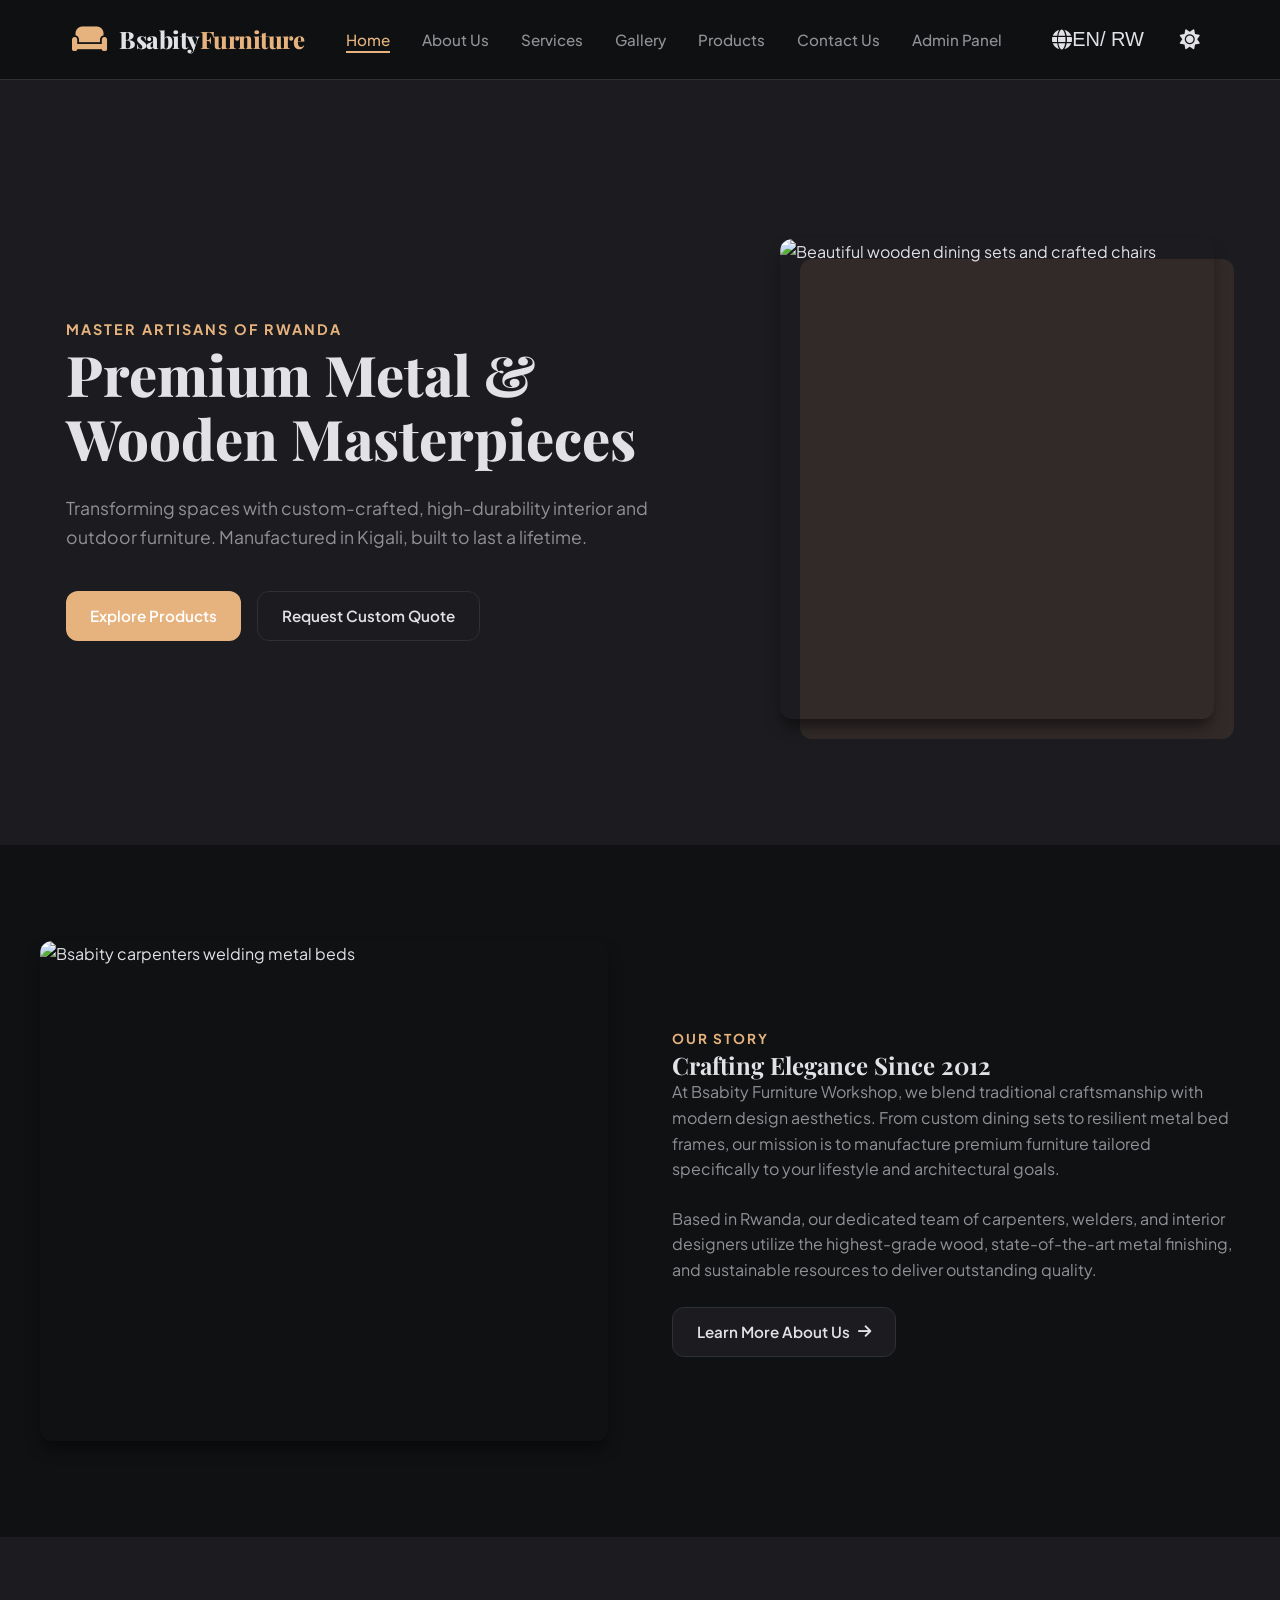
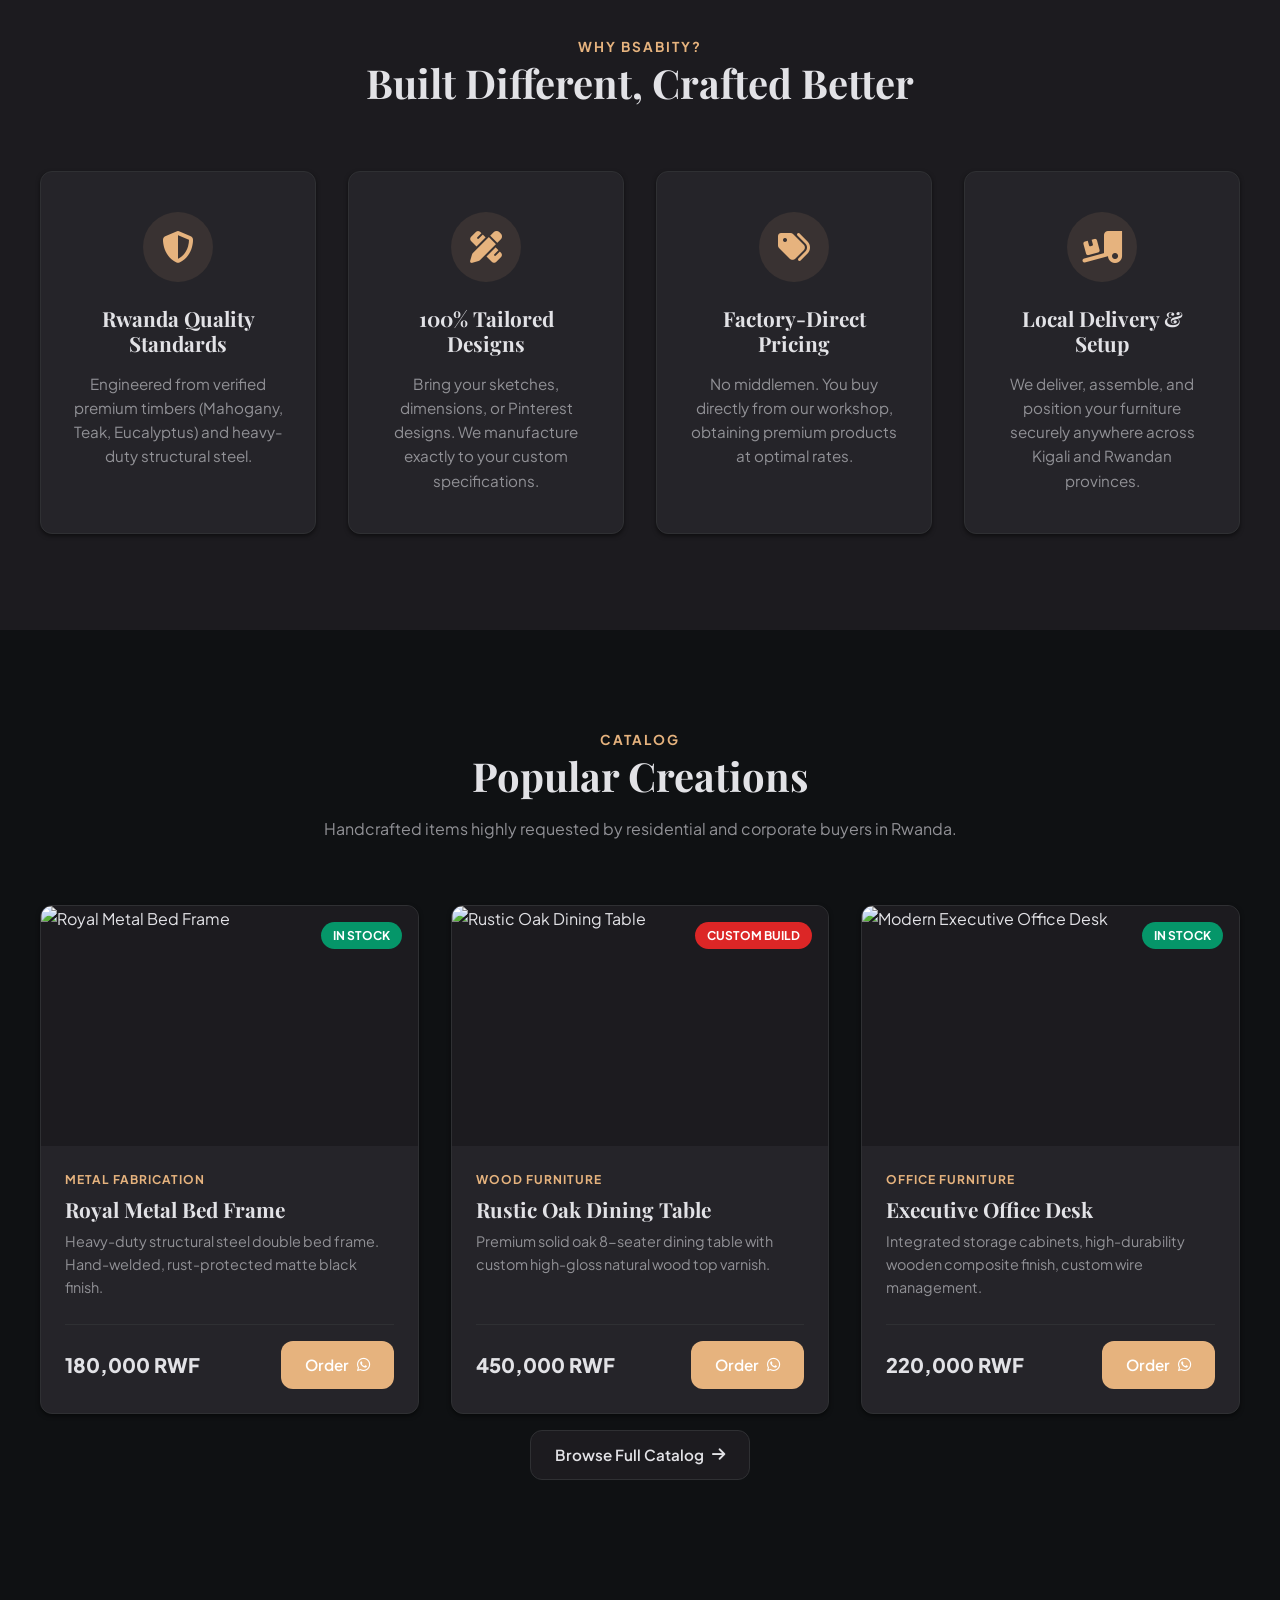
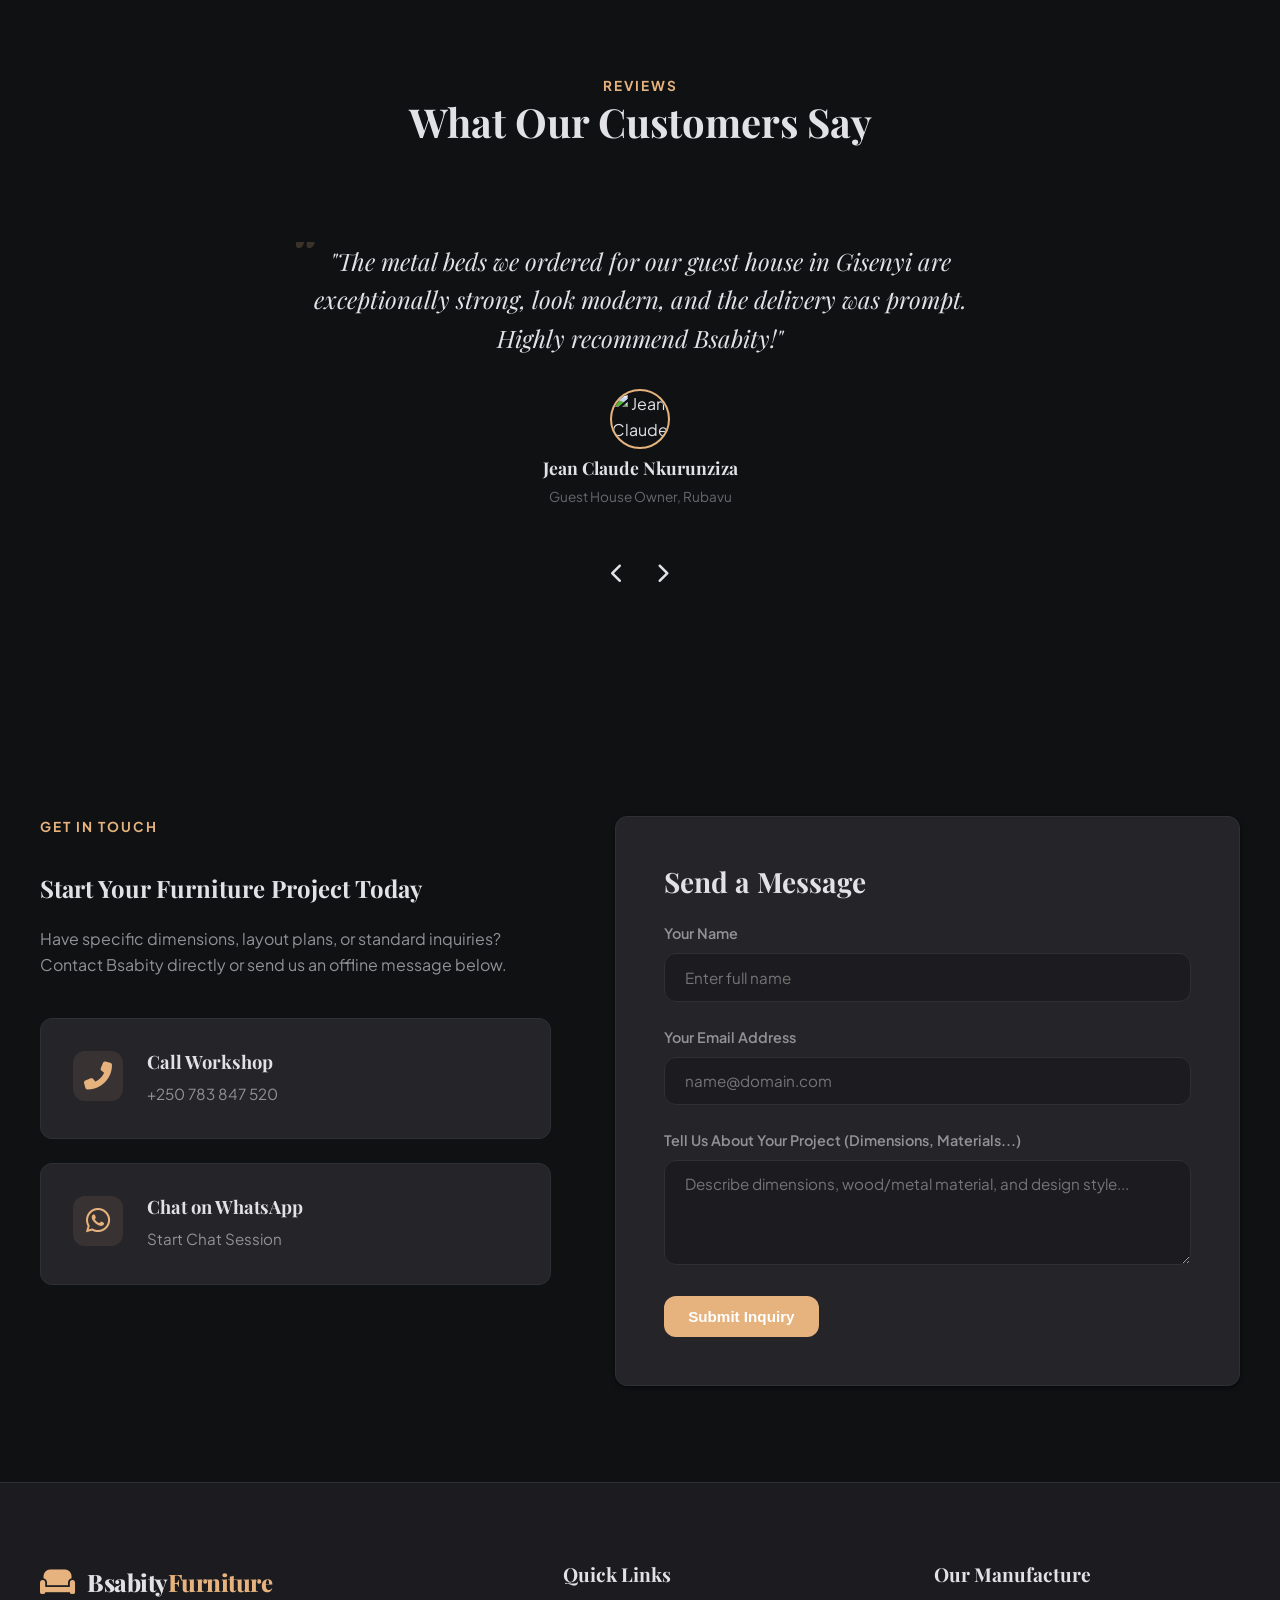
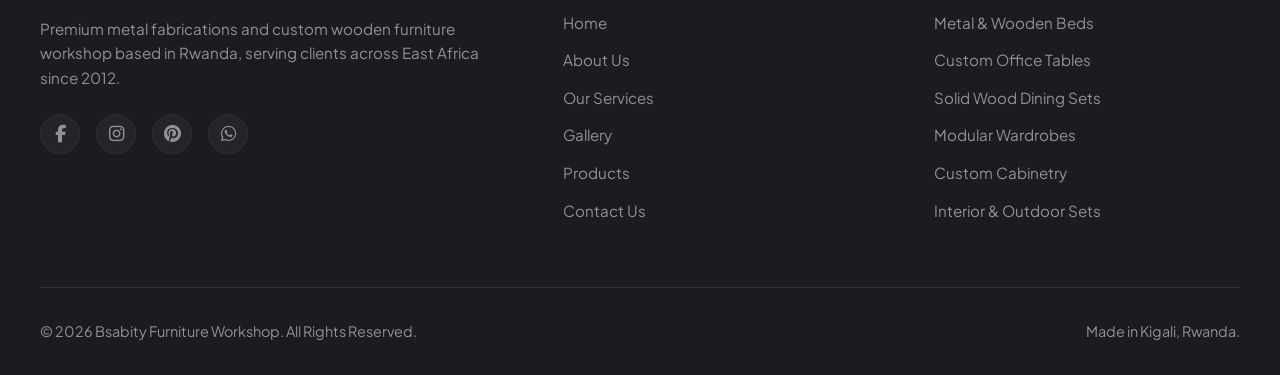
==== app/src/main/assets/index.html @ 1882f74d "Initial production release of Bsabity Furniture Workshop website" ====
<!DOCTYPE html>
<html lang="en">
<head>
    <meta charset="UTF-8">
    <meta name="viewport" content="width=device-width, initial-scale=1.0">
    
    <!-- SEO Meta Tags -->
    <title>Bsabity Furniture Workshop | Premium Metal & Wooden Furniture Rwanda</title>
    <meta name="description" content="Welcome to Bsabity Furniture Workshop. We manufacture premium metal beds, wooden beds, office tables, dining tables, wardrobes, and custom cabinetry in Kigali, Rwanda.">
    <meta name="keywords" content="Bsabity Furniture, Rwanda furniture, metal beds Rwanda, wood carving Kigali, custom cabinet Kigali, office desk Kigali, dining table Rwanda, wardrobe manufacture Rwanda">
    <meta name="author" content="Bsabity Furniture Workshop">
    
    <!-- Open Graph / Facebook -->
    <meta property="og:type" content="website">
    <meta property="og:url" content="https://bsabity-furniture.rw/">
    <meta property="og:title" content="Bsabity Furniture Workshop | Premium Metal & Wooden Furniture Rwanda">
    <meta property="og:description" content="Discover exquisite hand-welded beds, custom carpentry, and executive office furniture manufactured direct-from-workshop in Rwanda.">
    <meta property="og:image" content="https://images.unsplash.com/photo-1540518614846-7eded433c457?q=80&w=1200">

    <!-- Twitter -->
    <meta property="twitter:card" content="summary_large_image">
    <meta property="twitter:url" content="https://bsabity-furniture.rw/">
    <meta property="twitter:title" content="Bsabity Furniture Workshop | Premium Metal & Wooden Furniture Rwanda">
    <meta property="twitter:description" content="Exquisite hand-welded beds, custom carpentry, and executive office furniture manufactured in Kigali, Rwanda.">
    <meta property="twitter:image" content="https://images.unsplash.com/photo-1540518614846-7eded433c457?q=80&w=1200">

    <!-- Stylesheets -->
    <link rel="stylesheet" href="css/style.css">
    <link rel="stylesheet" href="css/responsive.css">
    <link rel="stylesheet" href="https://cdnjs.cloudflare.com/ajax/libs/font-awesome/6.4.0/css/all.min.css">
    
    <!-- Favicon & PWA App Manifest -->
    <link rel="icon" type="image/png" href="assets/icons/icon-72x72.png">
    <link rel="manifest" href="manifest.json">
    <meta name="theme-color" content="#B45309">

    <!-- Structured Data JSON-LD -->
    <script type="application/ld+json">
    {
      "@context": "https://schema.org",
      "@type": "FurnitureStore",
      "name": "Bsabity Furniture Workshop",
      "image": "https://images.unsplash.com/photo-1540518614846-7eded433c457?q=80&w=1200",
      "@id": "https://bsabity-furniture.rw/",
      "url": "https://bsabity-furniture.rw/",
      "telephone": "+250 783 847 520",
      "priceRange": "$$",
      "address": {
        "@type": "PostalAddress",
        "streetAddress": "Kigali Workshop District",
        "addressLocality": "Kigali",
        "addressCountry": "RW"
      },
      "openingHoursSpecification": {
        "@type": "OpeningHoursSpecification",
        "dayOfWeek": [
          "Monday",
          "Tuesday",
          "Wednesday",
          "Thursday",
          "Friday",
          "Saturday"
        ],
        "opens": "08:00",
        "closes": "18:00"
      }
    }
    </script>
</head>
<body>

    <!-- Loading Screen -->
    <div class="loader-wrapper" id="loader-wrapper">
        <div class="loader-logo">Bsabity<span>Furniture</span></div>
        <div class="loader-spinner"></div>
    </div>

    <!-- Header Navigation -->
    <header>
        <nav class="nav-container">
            <a href="index.html" class="logo-container" aria-label="Bsabity Home">
                <i class="fas fa-couch logo-icon"></i>
                <div class="logo-text">Bsabity<span>Furniture</span></div>
            </a>

            <ul class="nav-links" id="nav-links">
                <li><a href="index.html" class="active" data-i18n="nav-home">Home</a></li>
                <li><a href="about.html" data-i18n="nav-about">About Us</a></li>
                <li><a href="services.html" data-i18n="nav-services">Services</a></li>
                <li><a href="gallery.html" data-i18n="nav-gallery">Gallery</a></li>
                <li><a href="products.html" data-i18n="nav-products">Products</a></li>
                <li><a href="contact.html" data-i18n="nav-contact">Contact Us</a></li>
                <li><a href="admin.html" data-i18n="nav-admin">Admin Panel</a></li>
            </ul>

            <div class="nav-actions">
                <button class="btn-icon" id="lang-toggle" aria-label="Change Language">
                    <i class="fas fa-globe"></i> EN
                </button>
                <button class="btn-icon" id="theme-toggle" aria-label="Toggle Dark/Light Mode">
                    <i class="fas fa-moon"></i>
                </button>
                <button class="btn-icon menu-toggle" id="menu-toggle" aria-label="Open Mobile Menu">
                    <i class="fas fa-bars"></i>
                </button>
            </div>
        </nav>
    </header>

    <!-- Main Content Area -->
    <main>
        
        <!-- Hero Section -->
        <section class="hero-section">
            <div class="hero-container">
                <div class="hero-content">
                    <span class="hero-subtitle" data-i18n="hero-sub">Master Artisans of Rwanda</span>
                    <h1 class="hero-title" data-i18n="hero-title">Premium Metal & Wooden Masterpieces</h1>
                    <p class="hero-desc" data-i18n="hero-desc">Transforming spaces with custom-crafted, high-durability interior and outdoor furniture. Manufactured in Kigali, built to last a lifetime.</p>
                    <div class="hero-actions">
                        <a href="products.html" class="btn btn-primary" data-i18n="btn-explore"><i class="fas fa-shopping-bag"></i> Explore Products</a>
                        <a href="contact.html" class="btn btn-secondary" data-i18n="btn-quote"><i class="fas fa-file-invoice-dollar"></i> Request Custom Quote</a>
                    </div>
                </div>
                <div class="hero-image-wrapper">
                    <div class="hero-img-backdrop"></div>
                    <img class="hero-img" src="https://images.unsplash.com/photo-1540518614846-7eded433c457?q=80&w=800" alt="Beautiful wooden dining sets and crafted chairs" loading="eager">
                </div>
            </div>
        </section>

        <!-- About Summary Section -->
        <section class="about-section">
            <div class="section-container about-grid">
                <img class="about-img" src="https://images.unsplash.com/photo-1538688525198-9b88f6f53126?q=80&w=800" alt="Bsabity carpenters welding metal beds" loading="lazy">
                <div class="about-content">
                    <span class="section-subtitle" data-i18n="about-sub">Our Story</span>
                    <h2 class="about-title" data-i18n="about-title">Crafting Elegance Since 2012</h2>
                    <p class="about-para" data-i18n="about-para1">At Bsabity Furniture Workshop, we blend traditional craftsmanship with modern design aesthetics. From custom dining sets to resilient metal bed frames, our mission is to manufacture premium furniture tailored specifically to your lifestyle and architectural goals.</p>
                    <p class="about-para" data-i18n="about-para2">Based in Rwanda, our dedicated team of carpenters, welders, and interior designers utilize the highest-grade wood, state-of-the-art metal finishing, and sustainable resources to deliver outstanding quality.</p>
                    <a href="about.html" class="btn btn-secondary">Learn More About Us <i class="fas fa-arrow-right"></i></a>
                </div>
            </div>
        </section>

        <!-- Why Choose Us -->
        <section class="why-section">
            <div class="section-container">
                <div class="section-header">
                    <span class="section-subtitle" data-i18n="why-sub">Why Bsabity?</span>
                    <h2 class="section-title" data-i18n="why-title">Built Different, Crafted Better</h2>
                </div>
                <div class="why-grid">
                    <div class="why-card">
                        <div class="why-icon-box"><i class="fas fa-shield-alt"></i></div>
                        <h3 data-i18n="why-quality-title">Rwanda Quality Standards</h3>
                        <p data-i18n="why-quality-desc">Engineered from verified premium timbers (Mahogany, Teak, Eucalyptus) and heavy-duty structural steel.</p>
                    </div>
                    <div class="why-card">
                        <div class="why-icon-box"><i class="fas fa-pencil-ruler"></i></div>
                        <h3 data-i18n="why-custom-title">100% Tailored Designs</h3>
                        <p data-i18n="why-custom-desc">Bring your sketches, dimensions, or Pinterest designs. We manufacture exactly to your custom specifications.</p>
                    </div>
                    <div class="why-card">
                        <div class="why-icon-box"><i class="fas fa-tags"></i></div>
                        <h3 data-i18n="why-price-title">Factory-Direct Pricing</h3>
                        <p data-i18n="why-price-desc">No middlemen. You buy directly from our workshop, obtaining premium products at optimal rates.</p>
                    </div>
                    <div class="why-card">
                        <div class="why-icon-box"><i class="fas fa-truck-loading"></i></div>
                        <h3 data-i18n="why-delivery-title">Local Delivery & Setup</h3>
                        <p data-i18n="why-delivery-desc">We deliver, assemble, and position your furniture securely anywhere across Kigali and Rwandan provinces.</p>
                    </div>
                </div>
            </div>
        </section>

        <!-- Featured Products Summary -->
        <section class="featured-products">
            <div class="section-container">
                <div class="section-header">
                    <span class="section-subtitle">Catalog</span>
                    <h2 class="section-title">Popular Creations</h2>
                    <p class="section-desc">Handcrafted items highly requested by residential and corporate buyers in Rwanda.</p>
                </div>
                <div class="products-grid">
                    <!-- Product 1 -->
                    <div class="product-card">
                        <div class="product-img-wrapper">
                            <img class="product-card-img" src="https://images.unsplash.com/photo-1505693416388-ac5ce068fe85?q=80&w=500" alt="Royal Metal Bed Frame" loading="lazy">
                            <span class="product-badge">In Stock</span>
                        </div>
                        <div class="product-info">
                            <span class="product-category">Metal Fabrication</span>
                            <h3 class="product-name">Royal Metal Bed Frame</h3>
                            <p class="product-desc">Heavy-duty structural steel double bed frame. Hand-welded, rust-protected matte black finish.</p>
                            <div class="product-footer">
                                <span class="product-price">180,000 RWF</span>
                                <a href="contact.html" class="btn btn-primary btn-sm">Order <i class="fab fa-whatsapp"></i></a>
                            </div>
                        </div>
                    </div>
                    <!-- Product 2 -->
                    <div class="product-card">
                        <div class="product-img-wrapper">
                            <img class="product-card-img" src="https://images.unsplash.com/photo-1615066390971-03e4e1c36ddf?q=80&w=500" alt="Rustic Oak Dining Table" loading="lazy">
                            <span class="product-badge out-of-stock">Custom Build</span>
                        </div>
                        <div class="product-info">
                            <span class="product-category">Wood Furniture</span>
                            <h3 class="product-name">Rustic Oak Dining Table</h3>
                            <p class="product-desc">Premium solid oak 8-seater dining table with custom high-gloss natural wood top varnish.</p>
                            <div class="product-footer">
                                <span class="product-price">450,000 RWF</span>
                                <a href="contact.html" class="btn btn-primary btn-sm">Order <i class="fab fa-whatsapp"></i></a>
                            </div>
                        </div>
                    </div>
                    <!-- Product 3 -->
                    <div class="product-card">
                        <div class="product-img-wrapper">
                            <img class="product-card-img" src="https://images.unsplash.com/photo-1518455027359-f3f8164ba6bd?q=80&w=500" alt="Modern Executive Office Desk" loading="lazy">
                            <span class="product-badge">In Stock</span>
                        </div>
                        <div class="product-info">
                            <span class="product-category">Office Furniture</span>
                            <h3 class="product-name">Executive Office Desk</h3>
                            <p class="product-desc">Integrated storage cabinets, high-durability wooden composite finish, custom wire management.</p>
                            <div class="product-footer">
                                <span class="product-price">220,000 RWF</span>
                                <a href="contact.html" class="btn btn-primary btn-sm">Order <i class="fab fa-whatsapp"></i></a>
                            </div>
                        </div>
                    </div>
                </div>
                <div class="text-center mt-4">
                    <a href="products.html" class="btn btn-secondary">Browse Full Catalog <i class="fas fa-arrow-right"></i></a>
                </div>
            </div>
        </section>

        <!-- Testimonials Carousel -->
        <section class="testimonials-section">
            <div class="section-container">
                <div class="section-header">
                    <span class="section-subtitle">Reviews</span>
                    <h2 class="section-title">What Our Customers Say</h2>
                </div>
                
                <div class="testimonials-slider-container">
                    <div class="testimonials-wrapper">
                        <div class="testimonials-track" id="testimonials-track">
                            <!-- Review 1 -->
                            <div class="testimonial-slide">
                                <p class="testimonial-quote">"The metal beds we ordered for our guest house in Gisenyi are exceptionally strong, look modern, and the delivery was prompt. Highly recommend Bsabity!"</p>
                                <div class="testimonial-author">
                                    <img src="https://images.unsplash.com/photo-1507003211169-0a1dd7228f2d?q=80&w=150" alt="Jean Claude N." class="author-img">
                                    <h4 class="author-name">Jean Claude Nkurunziza</h4>
                                    <span class="author-role">Guest House Owner, Rubavu</span>
                                </div>
                            </div>
                            <!-- Review 2 -->
                            <div class="testimonial-slide">
                                <p class="testimonial-quote">"Dukorana na Bsabity mu gukora ameza y'ibiro byacu. Serivisi ni nziza cyane kandi ibikoresho bakoze ni iby'urwego rwo hejuru!"</p>
                                <div class="testimonial-author">
                                    <img src="https://images.unsplash.com/photo-1494790108377-be9c29b29330?q=80&w=150" alt="Marie Claire M." class="author-img">
                                    <h4 class="author-name">Marie Claire Mutoni</h4>
                                    <span class="author-role">Operations Manager, Kigali</span>
                                </div>
                            </div>
                        </div>
                    </div>
                    
                    <div class="testimonial-controls">
                        <button class="btn-icon" id="prev-slide" aria-label="Previous Review"><i class="fas fa-chevron-left"></i></button>
                        <button class="btn-icon" id="next-slide" aria-label="Next Review"><i class="fas fa-chevron-right"></i></button>
                    </div>
                </div>
            </div>
        </section>

        <!-- Form / CTA Contact -->
        <section class="contact-cta-section">
            <div class="section-container">
                <div class="contact-grid">
                    <div class="contact-info-cards">
                        <span class="section-subtitle" data-i18n="contact-sub">Get in Touch</span>
                        <h2 data-i18n="contact-title">Start Your Furniture Project Today</h2>
                        <p class="section-desc mb-4">Have specific dimensions, layout plans, or standard inquiries? Contact Bsabity directly or send us an offline message below.</p>
                        
                        <div class="contact-info-card">
                            <div class="contact-card-icon"><i class="fas fa-phone-alt"></i></div>
                            <div class="contact-card-details">
                                <h3 data-i18n="contact-phone-sub">Call Workshop</h3>
                                <a href="tel:+250783847520">+250 783 847 520</a>
                            </div>
                        </div>

                        <div class="contact-info-card">
                            <div class="contact-card-icon"><i class="fab fa-whatsapp"></i></div>
                            <div class="contact-card-details">
                                <h3 data-i18n="contact-whatsapp-sub">Chat on WhatsApp</h3>
                                <a href="https://wa.me/250783847520" target="_blank" rel="noopener">Start Chat Session</a>
                            </div>
                        </div>
                    </div>

                    <div class="contact-form-wrapper">
                        <h3 class="form-title" data-i18n="contact-form-title">Send a Message</h3>
                        <form id="contact-form-home">
                            <div class="form-group">
                                <label class="form-label" for="home-name" data-i18n="form-name">Your Name</label>
                                <input class="form-control" type="text" id="home-name" required placeholder="Enter full name">
                            </div>
                            <div class="form-group">
                                <label class="form-label" for="home-email" data-i18n="form-email">Your Email Address</label>
                                <input class="form-control" type="email" id="home-email" required placeholder="name@domain.com">
                            </div>
                            <div class="form-group">
                                <label class="form-label" for="home-msg" data-i18n="form-msg">Tell Us About Your Project</label>
                                <textarea class="form-control" id="home-msg" rows="4" required placeholder="Describe dimensions, wood/metal material, and design style..."></textarea>
                            </div>
                            <button type="submit" class="btn btn-primary w-full" data-i18n="btn-send">Submit Inquiry <i class="fas fa-paper-plane"></i></button>
                        </form>
                    </div>
                </div>
            </div>
        </section>

    </main>

    <!-- Scroll To Top -->
    <button class="scroll-top" id="scroll-top" aria-label="Scroll to top"><i class="fas fa-chevron-up"></i></button>

    <!-- Footer -->
    <footer>
        <div class="footer-grid">
            <div class="footer-about">
                <div class="logo-container">
                    <i class="fas fa-couch logo-icon"></i>
                    <div class="logo-text">Bsabity<span>Furniture</span></div>
                </div>
                <p class="footer-desc">Premium metal fabrications and custom wooden furniture workshop based in Rwanda, serving clients across East Africa since 2012.</p>
                <div class="footer-socials">
                    <a href="#" class="footer-social-link" aria-label="Facebook"><i class="fab fa-facebook-f"></i></a>
                    <a href="#" class="footer-social-link" aria-label="Instagram"><i class="fab fa-instagram"></i></a>
                    <a href="#" class="footer-social-link" aria-label="Pinterest"><i class="fab fa-pinterest"></i></a>
                    <a href="https://wa.me/250783847520" class="footer-social-link" aria-label="WhatsApp"><i class="fab fa-whatsapp"></i></a>
                </div>
            </div>
            <div class="footer-column">
                <h3>Quick Links</h3>
                <ul class="footer-links">
                    <li><a href="index.html">Home</a></li>
                    <li><a href="about.html">About Us</a></li>
                    <li><a href="services.html">Our Services</a></li>
                    <li><a href="gallery.html">Gallery</a></li>
                    <li><a href="products.html">Products</a></li>
                    <li><a href="contact.html">Contact Us</a></li>
                </ul>
            </div>
            <div class="footer-column">
                <h3>Our Manufacture</h3>
                <ul class="footer-links">
                    <li><a href="services.html">Metal & Wooden Beds</a></li>
                    <li><a href="services.html">Custom Office Tables</a></li>
                    <li><a href="services.html">Solid Wood Dining Sets</a></li>
                    <li><a href="services.html">Modular Wardrobes</a></li>
                    <li><a href="services.html">Custom Cabinetry</a></li>
                    <li><a href="services.html">Interior & Outdoor Sets</a></li>
                </ul>
            </div>
        </div>
        <div class="footer-bottom">
            <p>&copy; 2026 Bsabity Furniture Workshop. All Rights Reserved.</p>
            <p>Made in Kigali, Rwanda.</p>
        </div>
    </footer>

    <!-- Scripts -->
    <script src="js/app.js"></script>
    <script>
        // Simple Carousel Logic for Reviews
        const track = document.getElementById('testimonials-track');
        const prevBtn = document.getElementById('prev-slide');
        const nextBtn = document.getElementById('next-slide');
        let index = 0;

        function updateCarousel() {
            if (track) {
                track.style.transform = `translateX(-${index * 100}%)`;
            }
        }

        if (nextBtn) {
            nextBtn.addEventListener('click', () => {
                index = (index + 1) % 2;
                updateCarousel();
            });
        }

        if (prevBtn) {
            prevBtn.addEventListener('click', () => {
                index = index === 0 ? 1 : 0;
                updateCarousel();
            });
        }

        // Contact Form Submission Handler
        const cForm = document.getElementById('contact-form-home');
        if (cForm) {
            cForm.addEventListener('submit', (e) => {
                e.preventDefault();
                showAlertBanner("Inquiry submitted successfully! We will contact you back shortly.", "success");
                cForm.reset();
            });
        }
    </script>
</body>
</html>
---- app/src/main/assets/css/style.css ----
/* ==========================================================================
   Bsabity Furniture Workshop - Premium Stylesheet
   ========================================================================== */

/* Custom Fonts & CSS Variables */
@import url('https://fonts.googleapis.com/css2?family=Playfair+Display:ital,wght@0,400..900;1,400..900&family=Plus+Jakarta+Sans:wght@300;400;500;600;700;800&display=swap');

:root {
    --font-heading: 'Playfair Display', serif;
    --font-body: 'Plus Jakarta Sans', sans-serif;

    /* Premium Warm Linen/Ivory Theme Palette (Sophisticated Light) */
    --bg-primary: #FAF8F5;
    --bg-primary-translucent: rgba(250, 248, 245, 0.85);
    --bg-secondary: #F2EFEA;
    --bg-card: #FFFFFF;
    --text-primary: #1C1917;
    --text-secondary: #6A655F;
    --text-muted: #A39E98;
    --accent: #9A6A38; /* Sophisticated Bronze Wood */
    --accent-hover: #7E5429;
    --accent-rgb: 154, 106, 56;
    --border-color: #E6E1DA;
    --shadow-sm: 0 1px 2px 0 rgba(0, 0, 0, 0.05);
    --shadow-md: 0 4px 6px -1px rgba(0, 0, 0, 0.08), 0 2px 4px -1px rgba(0, 0, 0, 0.04);
    --shadow-lg: 0 10px 15px -3px rgba(0, 0, 0, 0.1), 0 4px 6px -2px rgba(0, 0, 0, 0.05);
    --transition-smooth: all 0.3s cubic-bezier(0.4, 0, 0.2, 1);
    --border-radius: 12px;
}

[data-theme="dark"] {
    /* Sophisticated Dark Palette */
    --bg-primary: #0F1113;
    --bg-primary-translucent: rgba(15, 17, 19, 0.85);
    --bg-secondary: #1C1B1F;
    --bg-card: #252429;
    --text-primary: #E2E2E6;
    --text-secondary: #919196;
    --text-muted: #68686D;
    --accent: #E6B37E; /* Bespoke gold/tan oak tone */
    --accent-hover: #CCA070;
    --accent-rgb: 230, 179, 126;
    --border-color: #2F3033;
    --shadow-sm: 0 2px 4px 0 rgba(0, 0, 0, 0.5);
    --shadow-md: 0 4px 6px -1px rgba(0, 0, 0, 0.4);
    --shadow-lg: 0 10px 15px -3px rgba(0, 0, 0, 0.5);
}

/* Base Reset */
*, *::before, *::after {
    box-sizing: border-box;
    margin: 0;
    padding: 0;
}

html {
    scroll-behavior: smooth;
    font-size: 16px;
}

body {
    font-family: var(--font-body);
    background-color: var(--bg-primary);
    color: var(--text-primary);
    line-height: 1.6;
    transition: var(--transition-smooth);
    overflow-x: hidden;
}

/* Typography */
h1, h2, h3, h4, h5, h6 {
    font-family: var(--font-heading);
    color: var(--text-primary);
    font-weight: 700;
    line-height: 1.2;
}

a {
    color: inherit;
    text-decoration: none;
    transition: var(--transition-smooth);
}

img {
    max-width: 100%;
    height: auto;
    display: block;
}

/* Accessibility: Keyboard Navigation */
a:focus-visible, button:focus-visible, input:focus-visible, select:focus-visible, textarea:focus-visible {
    outline: 3px solid var(--accent);
    outline-offset: 3px;
}

/* Header & Navigation */
header {
    position: fixed;
    top: 0;
    left: 0;
    width: 100%;
    z-index: 1000;
    background-color: var(--bg-primary-translucent);
    backdrop-filter: blur(12px);
    -webkit-backdrop-filter: blur(12px);
    border-bottom: 1px solid var(--border-color);
    transition: var(--transition-smooth);
}

.nav-container {
    max-width: 1200px;
    margin: 0 auto;
    padding: 1.25rem 2rem;
    display: flex;
    justify-content: space-between;
    align-items: center;
}

.logo-container {
    display: flex;
    align-items: center;
    gap: 0.75rem;
}

.logo-icon {
    font-size: 1.75rem;
    color: var(--accent);
}

.logo-text {
    font-family: var(--font-heading);
    font-size: 1.5rem;
    font-weight: 800;
    letter-spacing: -0.5px;
}

.logo-text span {
    color: var(--accent);
}

.nav-links {
    display: flex;
    align-items: center;
    gap: 2rem;
    list-style: none;
}

.nav-links a {
    font-size: 0.95rem;
    font-weight: 500;
    color: var(--text-secondary);
    position: relative;
    padding: 0.25rem 0;
}

.nav-links a::after {
    content: '';
    position: absolute;
    bottom: 0;
    left: 0;
    width: 0;
    height: 2px;
    background-color: var(--accent);
    transition: var(--transition-smooth);
}

.nav-links a:hover, .nav-links a.active {
    color: var(--accent);
}

.nav-links a:hover::after, .nav-links a.active::after {
    width: 100%;
}

.nav-actions {
    display: flex;
    align-items: center;
    gap: 1.25rem;
}

/* Buttons */
.btn {
    display: inline-flex;
    align-items: center;
    justify-content: center;
    gap: 0.5rem;
    padding: 0.75rem 1.5rem;
    font-size: 0.95rem;
    font-weight: 600;
    border-radius: var(--border-radius);
    border: none;
    cursor: pointer;
    transition: var(--transition-smooth);
}

.btn-primary {
    background-color: var(--accent);
    color: #FFFFFF;
}

.btn-primary:hover {
    background-color: var(--accent-hover);
    transform: translateY(-2px);
    box-shadow: 0 4px 12px rgba(var(--accent-rgb), 0.2);
}

.btn-secondary {
    background-color: var(--bg-secondary);
    color: var(--text-primary);
    border: 1px solid var(--border-color);
}

.btn-secondary:hover {
    background-color: var(--border-color);
    transform: translateY(-2px);
}

.btn-icon {
    background: none;
    border: none;
    color: var(--text-primary);
    font-size: 1.25rem;
    cursor: pointer;
    padding: 0.5rem;
    border-radius: 50%;
    display: flex;
    align-items: center;
    justify-content: center;
}

.btn-icon:hover {
    background-color: var(--bg-secondary);
}

/* Mobile Menu Toggle */
.menu-toggle {
    display: none;
}

/* Main Layout Padding */
main {
    padding-top: 5rem;
    min-height: calc(100vh - 5rem);
}

/* Hero Section */
.hero-section {
    position: relative;
    padding: 8rem 2rem 6rem;
    background-color: var(--bg-secondary);
    overflow: hidden;
    display: flex;
    align-items: center;
    min-height: 85vh;
}

.hero-container {
    max-width: 1200px;
    margin: 0 auto;
    display: grid;
    grid-template-columns: 1.2fr 0.8fr;
    gap: 4rem;
    align-items: center;
    position: relative;
    z-index: 2;
}

.hero-content {
    max-width: 650px;
}

.hero-subtitle {
    font-size: 0.9rem;
    font-weight: 700;
    text-transform: uppercase;
    letter-spacing: 2px;
    color: var(--accent);
    margin-bottom: 1rem;
}

.hero-title {
    font-size: 3.5rem;
    font-weight: 800;
    margin-bottom: 1.5rem;
    line-height: 1.15;
}

.hero-desc {
    font-size: 1.1rem;
    color: var(--text-secondary);
    margin-bottom: 2.5rem;
}

.hero-actions {
    display: flex;
    gap: 1rem;
}

.hero-image-wrapper {
    position: relative;
}

.hero-img-backdrop {
    position: absolute;
    bottom: -20px;
    right: -20px;
    width: 100%;
    height: 100%;
    background-color: var(--accent);
    border-radius: var(--border-radius);
    z-index: 1;
    opacity: 0.1;
}

.hero-img {
    width: 100%;
    height: 480px;
    object-fit: cover;
    border-radius: var(--border-radius);
    box-shadow: var(--shadow-lg);
    position: relative;
    z-index: 2;
}

/* Sections General */
section {
    padding: 6rem 2rem;
}

.section-container {
    max-width: 1200px;
    margin: 0 auto;
}

.section-header {
    text-align: center;
    max-width: 700px;
    margin: 0 auto 4rem;
}

.section-subtitle {
    font-size: 0.85rem;
    font-weight: 700;
    text-transform: uppercase;
    letter-spacing: 2px;
    color: var(--accent);
    margin-bottom: 0.75rem;
}

.section-title {
    font-size: 2.5rem;
    margin-bottom: 1rem;
}

.section-desc {
    color: var(--text-secondary);
    font-size: 1rem;
}

/* About Us Section */
.about-grid {
    display: grid;
    grid-template-columns: 1fr 1fr;
    gap: 4rem;
    align-items: center;
}

.about-img {
    width: 100%;
    height: 500px;
    object-fit: cover;
    border-radius: var(--border-radius);
    box-shadow: var(--shadow-lg);
}

.about-content h3 {
    font-size: 1.75rem;
    margin-bottom: 1.25rem;
}

.about-para {
    color: var(--text-secondary);
    margin-bottom: 1.5rem;
}

.values-grid {
    display: grid;
    grid-template-columns: 1fr 1fr;
    gap: 2rem;
    margin-top: 3rem;
}

.value-item {
    background-color: var(--bg-secondary);
    padding: 1.75rem;
    border-radius: var(--border-radius);
    border: 1px solid var(--border-color);
}

.value-icon {
    font-size: 2rem;
    color: var(--accent);
    margin-bottom: 1rem;
}

.value-item h4 {
    margin-bottom: 0.5rem;
    font-size: 1.2rem;
}

.value-item p {
    color: var(--text-secondary);
    font-size: 0.9rem;
}

/* Why Choose Us Section */
.why-section {
    background-color: var(--bg-secondary);
}

.why-grid {
    display: grid;
    grid-template-columns: repeat(auto-fit, minmax(250px, 1fr));
    gap: 2rem;
}

.why-card {
    background-color: var(--bg-card);
    padding: 2.5rem 2rem;
    border-radius: var(--border-radius);
    box-shadow: var(--shadow-sm);
    text-align: center;
    border: 1px solid var(--border-color);
    transition: var(--transition-smooth);
}

.why-card:hover {
    transform: translateY(-5px);
    box-shadow: var(--shadow-lg);
    border-color: var(--accent);
}

.why-icon-box {
    width: 70px;
    height: 70px;
    background-color: rgba(var(--accent-rgb), 0.1);
    color: var(--accent);
    font-size: 2rem;
    border-radius: 50%;
    display: flex;
    align-items: center;
    justify-content: center;
    margin: 0 auto 1.5rem;
}

.why-card h3 {
    font-size: 1.3rem;
    margin-bottom: 1rem;
}

.why-card p {
    color: var(--text-secondary);
    font-size: 0.95rem;
}

/* Services Section */
.services-grid {
    display: grid;
    grid-template-columns: repeat(auto-fit, minmax(300px, 1fr));
    gap: 2rem;
}

.service-card {
    background-color: var(--bg-card);
    border-radius: var(--border-radius);
    border: 1px solid var(--border-color);
    overflow: hidden;
    box-shadow: var(--shadow-sm);
    transition: var(--transition-smooth);
}

.service-card:hover {
    transform: translateY(-5px);
    box-shadow: var(--shadow-lg);
    border-color: var(--accent);
}

.service-img {
    height: 220px;
    width: 100%;
    object-fit: cover;
}

.service-info {
    padding: 2rem;
}

.service-icon-wrapper {
    display: flex;
    align-items: center;
    gap: 0.75rem;
    margin-bottom: 1rem;
}

.service-icon-wrapper i {
    font-size: 1.5rem;
    color: var(--accent);
}

.service-info h3 {
    font-size: 1.4rem;
}

.service-info p {
    color: var(--text-secondary);
    font-size: 0.95rem;
    margin-top: 0.5rem;
}

/* Gallery Section */
.gallery-filters {
    display: flex;
    justify-content: center;
    flex-wrap: wrap;
    gap: 1rem;
    margin-bottom: 3rem;
}

.filter-btn {
    background-color: var(--bg-secondary);
    color: var(--text-secondary);
    padding: 0.6rem 1.25rem;
    border-radius: 30px;
    font-size: 0.9rem;
    font-weight: 600;
    border: 1px solid var(--border-color);
    cursor: pointer;
    transition: var(--transition-smooth);
}

.filter-btn:hover, .filter-btn.active {
    background-color: var(--accent);
    color: #FFFFFF;
    border-color: var(--accent);
}

.gallery-grid {
    display: grid;
    grid-template-columns: repeat(auto-fill, minmax(280px, 1fr));
    grid-auto-rows: 280px;
    gap: 1.5rem;
}

.gallery-item {
    position: relative;
    border-radius: var(--border-radius);
    overflow: hidden;
    box-shadow: var(--shadow-sm);
    cursor: pointer;
}

.gallery-item.wide {
    grid-column: span 2;
}

.gallery-item.tall {
    grid-row: span 2;
}

.gallery-item img {
    width: 100%;
    height: 100%;
    object-fit: cover;
    transition: var(--transition-smooth);
}

.gallery-item:hover img {
    transform: scale(1.05);
}

.gallery-overlay {
    position: absolute;
    top: 0;
    left: 0;
    width: 100%;
    height: 100%;
    background: linear-gradient(to top, rgba(0,0,0,0.8) 0%, rgba(0,0,0,0.2) 70%, rgba(0,0,0,0) 100%);
    opacity: 0;
    display: flex;
    flex-direction: column;
    justify-content: flex-end;
    padding: 1.5rem;
    transition: var(--transition-smooth);
    color: #FFFFFF;
}

.gallery-item:hover .gallery-overlay {
    opacity: 1;
}

.gallery-title {
    font-family: var(--font-heading);
    font-size: 1.25rem;
    font-weight: 700;
}

.gallery-category {
    font-size: 0.8rem;
    text-transform: uppercase;
    letter-spacing: 1px;
    color: var(--accent);
    margin-bottom: 0.25rem;
    font-weight: bold;
}

/* Products Section */
.products-grid {
    display: grid;
    grid-template-columns: repeat(auto-fit, minmax(280px, 1fr));
    gap: 2rem;
}

.product-card {
    background-color: var(--bg-card);
    border-radius: var(--border-radius);
    border: 1px solid var(--border-color);
    overflow: hidden;
    box-shadow: var(--shadow-sm);
    display: flex;
    flex-direction: column;
    height: 100%;
    transition: var(--transition-smooth);
}

.product-card:hover {
    transform: translateY(-5px);
    box-shadow: var(--shadow-lg);
    border-color: var(--accent);
}

.product-img-wrapper {
    position: relative;
    height: 240px;
    overflow: hidden;
    background-color: var(--bg-secondary);
}

.product-card-img {
    width: 100%;
    height: 100%;
    object-fit: cover;
    transition: var(--transition-smooth);
}

.product-card:hover .product-card-img {
    transform: scale(1.05);
}

.product-badge {
    position: absolute;
    top: 1rem;
    right: 1rem;
    background-color: #059669; /* Green for in stock */
    color: #FFFFFF;
    font-size: 0.75rem;
    font-weight: 700;
    padding: 0.25rem 0.75rem;
    border-radius: 20px;
    text-transform: uppercase;
}

.product-badge.out-of-stock {
    background-color: #DC2626; /* Red for custom build */
}

.product-info {
    padding: 1.5rem;
    display: flex;
    flex-direction: column;
    flex-grow: 1;
}

.product-category {
    font-size: 0.75rem;
    font-weight: 700;
    text-transform: uppercase;
    color: var(--accent);
    letter-spacing: 1px;
    margin-bottom: 0.5rem;
}

.product-name {
    font-size: 1.3rem;
    margin-bottom: 0.5rem;
    font-family: var(--font-heading);
}

.product-desc {
    font-size: 0.9rem;
    color: var(--text-secondary);
    margin-bottom: 1.5rem;
    flex-grow: 1;
}

.product-footer {
    display: flex;
    align-items: center;
    justify-content: space-between;
    margin-top: auto;
    padding-top: 1rem;
    border-top: 1px solid var(--border-color);
}

.product-price {
    font-weight: 800;
    font-size: 1.25rem;
    color: var(--text-primary);
}

/* Price List Section */
.price-section {
    background-color: var(--bg-secondary);
}

.table-wrapper {
    width: 100%;
    overflow-x: auto;
    border-radius: var(--border-radius);
    box-shadow: var(--shadow-md);
    background-color: var(--bg-card);
    border: 1px solid var(--border-color);
}

.price-table {
    width: 100%;
    border-collapse: collapse;
    text-align: left;
    min-width: 600px;
}

.price-table th {
    background-color: rgba(var(--accent-rgb), 0.08);
    color: var(--text-primary);
    padding: 1.25rem 1.5rem;
    font-weight: 700;
    font-size: 1rem;
    border-bottom: 2px solid var(--border-color);
}

.price-table td {
    padding: 1rem 1.5rem;
    border-bottom: 1px solid var(--border-color);
    color: var(--text-secondary);
    font-size: 0.95rem;
}

.price-table tr:last-child td {
    border-bottom: none;
}

.price-table tr:hover {
    background-color: rgba(var(--accent-rgb), 0.02);
}

.price-tag-badge {
    background-color: rgba(var(--accent-rgb), 0.1);
    color: var(--accent);
    padding: 0.25rem 0.75rem;
    border-radius: 20px;
    font-weight: 700;
    font-size: 0.85rem;
    display: inline-block;
}

/* Testimonials Section */
.testimonials-slider-container {
    max-width: 800px;
    margin: 0 auto;
    position: relative;
    padding: 2rem 1rem;
}

.testimonials-wrapper {
    overflow: hidden;
    position: relative;
    width: 100%;
}

.testimonials-track {
    display: flex;
    transition: transform 0.5s ease-in-out;
    width: 100%;
}

.testimonial-slide {
    flex: 0 0 100%;
    width: 100%;
    text-align: center;
    padding: 0 2rem;
}

.testimonial-quote {
    font-family: var(--font-heading);
    font-size: 1.5rem;
    font-style: italic;
    color: var(--text-primary);
    margin-bottom: 2rem;
    position: relative;
}

.testimonial-quote::before {
    content: '“';
    font-size: 4rem;
    color: var(--accent);
    opacity: 0.2;
    position: absolute;
    top: -2.5rem;
    left: 0;
}

.testimonial-author {
    display: flex;
    flex-direction: column;
    align-items: center;
    gap: 0.5rem;
}

.author-img {
    width: 60px;
    height: 60px;
    border-radius: 50%;
    object-fit: cover;
    border: 2px solid var(--accent);
}

.author-name {
    font-weight: 700;
    font-size: 1.1rem;
}

.author-role {
    font-size: 0.85rem;
    color: var(--text-muted);
}

.testimonial-controls {
    display: flex;
    justify-content: center;
    gap: 1rem;
    margin-top: 3rem;
}

/* Contact Section */
.contact-grid {
    display: grid;
    grid-template-columns: 0.9fr 1.1fr;
    gap: 4rem;
}

.contact-info-cards {
    display: flex;
    flex-direction: column;
    gap: 1.5rem;
}

.contact-info-card {
    background-color: var(--bg-card);
    border: 1px solid var(--border-color);
    border-radius: var(--border-radius);
    padding: 2rem;
    display: flex;
    gap: 1.5rem;
    align-items: flex-start;
}

.contact-card-icon {
    font-size: 1.75rem;
    color: var(--accent);
    background-color: rgba(var(--accent-rgb), 0.1);
    width: 50px;
    height: 50px;
    border-radius: var(--border-radius);
    display: flex;
    align-items: center;
    justify-content: center;
    flex-shrink: 0;
}

.contact-card-details h3 {
    font-size: 1.15rem;
    margin-bottom: 0.5rem;
}

.contact-card-details p, .contact-card-details a {
    color: var(--text-secondary);
    font-size: 0.95rem;
}

.contact-card-details a:hover {
    color: var(--accent);
}

.map-placeholder-container {
    width: 100%;
    height: 250px;
    border-radius: var(--border-radius);
    overflow: hidden;
    margin-top: 2rem;
    border: 1px solid var(--border-color);
}

.contact-form-wrapper {
    background-color: var(--bg-card);
    border: 1px solid var(--border-color);
    border-radius: var(--border-radius);
    padding: 3rem;
    box-shadow: var(--shadow-sm);
}

.form-title {
    font-size: 1.75rem;
    margin-bottom: 1.5rem;
}

.form-group {
    margin-bottom: 1.5rem;
}

.form-label {
    display: block;
    font-size: 0.9rem;
    font-weight: 600;
    color: var(--text-secondary);
    margin-bottom: 0.5rem;
}

.form-control {
    width: 100%;
    padding: 0.85rem 1.25rem;
    font-family: var(--font-body);
    font-size: 0.95rem;
    background-color: var(--bg-secondary);
    border: 1px solid var(--border-color);
    border-radius: var(--border-radius);
    color: var(--text-primary);
    transition: var(--transition-smooth);
}

.form-control:focus {
    outline: none;
    border-color: var(--accent);
    background-color: var(--bg-card);
}

/* Lightbox Styling */
.lightbox {
    position: fixed;
    top: 0;
    left: 0;
    width: 100%;
    height: 100%;
    background-color: rgba(0, 0, 0, 0.95);
    z-index: 2000;
    display: flex;
    align-items: center;
    justify-content: center;
    opacity: 0;
    pointer-events: none;
    transition: var(--transition-smooth);
}

.lightbox.active {
    opacity: 1;
    pointer-events: auto;
}

.lightbox-content {
    max-width: 90%;
    max-height: 85%;
    position: relative;
    display: flex;
    flex-direction: column;
    align-items: center;
}

.lightbox-img {
    max-width: 100%;
    max-height: 75vh;
    border-radius: 4px;
    box-shadow: 0 5px 30px rgba(0, 0, 0, 0.5);
}

.lightbox-caption {
    color: #FFFFFF;
    margin-top: 1rem;
    font-size: 1.1rem;
    font-family: var(--font-heading);
    text-align: center;
}

.lightbox-close {
    position: absolute;
    top: 2rem;
    right: 2rem;
    color: #FFFFFF;
    font-size: 2.5rem;
    cursor: pointer;
    background: none;
    border: none;
    transition: var(--transition-smooth);
}

.lightbox-close:hover {
    color: var(--accent);
}

.lightbox-nav {
    position: absolute;
    top: 50%;
    transform: translateY(-50%);
    color: #FFFFFF;
    font-size: 2.5rem;
    background: none;
    border: none;
    cursor: pointer;
    transition: var(--transition-smooth);
    padding: 1rem;
}

.lightbox-nav:hover {
    color: var(--accent);
}

.lightbox-prev {
    left: 2rem;
}

.lightbox-next {
    right: 2rem;
}

/* Scroll To Top Button */
.scroll-top {
    position: fixed;
    bottom: 2rem;
    right: 2rem;
    background-color: var(--accent);
    color: #FFFFFF;
    width: 50px;
    height: 50px;
    border-radius: 50%;
    display: flex;
    align-items: center;
    justify-content: center;
    font-size: 1.25rem;
    border: none;
    cursor: pointer;
    opacity: 0;
    visibility: hidden;
    z-index: 999;
    box-shadow: var(--shadow-md);
    transition: var(--transition-smooth);
}

.scroll-top.show {
    opacity: 1;
    visibility: visible;
}

.scroll-top:hover {
    background-color: var(--accent-hover);
    transform: translateY(-3px);
}

/* Loading Screen Animation */
.loader-wrapper {
    position: fixed;
    top: 0;
    left: 0;
    width: 100%;
    height: 100%;
    background-color: var(--bg-primary);
    z-index: 9999;
    display: flex;
    flex-direction: column;
    justify-content: center;
    align-items: center;
    transition: opacity 0.5s ease-out, visibility 0.5s ease-out;
}

.loader-logo {
    font-family: var(--font-heading);
    font-size: 2.5rem;
    font-weight: 800;
    margin-bottom: 1.5rem;
}

.loader-logo span {
    color: var(--accent);
}

.loader-spinner {
    width: 45px;
    height: 45px;
    border: 3px solid var(--border-color);
    border-radius: 50%;
    border-top-color: var(--accent);
    animation: spin 1s ease-in-out infinite;
}

@keyframes spin {
    to { transform: rotate(360deg); }
}

/* Footer Section */
footer {
    background-color: var(--bg-secondary);
    border-top: 1px solid var(--border-color);
    padding: 5rem 2rem 2rem;
}

.footer-grid {
    max-width: 1200px;
    margin: 0 auto;
    display: grid;
    grid-template-columns: 1.5fr 1fr 1fr;
    gap: 4rem;
    margin-bottom: 4rem;
}

.footer-about .footer-desc {
    color: var(--text-secondary);
    margin-top: 1rem;
    margin-bottom: 1.5rem;
    font-size: 0.95rem;
}

.footer-socials {
    display: flex;
    gap: 1rem;
}

.footer-social-link {
    width: 40px;
    height: 40px;
    border-radius: 50%;
    background-color: var(--bg-card);
    border: 1px solid var(--border-color);
    display: flex;
    align-items: center;
    justify-content: center;
    font-size: 1.1rem;
    color: var(--text-secondary);
}

.footer-social-link:hover {
    background-color: var(--accent);
    color: #FFFFFF;
    border-color: var(--accent);
}

.footer-column h3 {
    font-size: 1.2rem;
    margin-bottom: 1.5rem;
}

.footer-links {
    list-style: none;
    display: flex;
    flex-direction: column;
    gap: 0.75rem;
}

.footer-links a {
    color: var(--text-secondary);
    font-size: 0.95rem;
}

.footer-links a:hover {
    color: var(--accent);
    padding-left: 5px;
}

.footer-bottom {
    max-width: 1200px;
    margin: 0 auto;
    border-top: 1px solid var(--border-color);
    padding-top: 2rem;
    display: flex;
    justify-content: space-between;
    align-items: center;
    flex-wrap: wrap;
    gap: 1rem;
    font-size: 0.9rem;
    color: var(--text-secondary);
}

/* Admin Dashboard Specific Styles */
.admin-login-card {
    max-width: 450px;
    margin: 6rem auto;
    background-color: var(--bg-card);
    padding: 3rem;
    border-radius: var(--border-radius);
    border: 1px solid var(--border-color);
    box-shadow: var(--shadow-lg);
}

.admin-header-actions {
    display: flex;
    justify-content: space-between;
    align-items: center;
    margin-bottom: 3rem;
}

.admin-grid {
    display: grid;
    grid-template-columns: 1fr 1.8fr;
    gap: 3rem;
    align-items: start;
}

.admin-sidebar {
    background-color: var(--bg-card);
    border: 1px solid var(--border-color);
    border-radius: var(--border-radius);
    padding: 2rem;
}

.admin-form-title {
    margin-bottom: 1.5rem;
    font-size: 1.5rem;
}

.admin-table-card {
    background-color: var(--bg-card);
    border: 1px solid var(--border-color);
    border-radius: var(--border-radius);
    overflow: hidden;
    box-shadow: var(--shadow-sm);
}

.admin-table-header {
    padding: 1.5rem;
    border-bottom: 1px solid var(--border-color);
    display: flex;
    justify-content: space-between;
    align-items: center;
}

.table-action-btn {
    padding: 0.4rem;
    font-size: 1rem;
    border-radius: 6px;
    background: none;
    border: none;
    cursor: pointer;
    color: var(--text-secondary);
    display: inline-flex;
    align-items: center;
}

.table-action-btn:hover {
    background-color: var(--bg-secondary);
}

.table-action-btn.edit:hover {
    color: var(--accent);
}

.table-action-btn.delete:hover {
    color: #DC2626;
}

/* Custom Alert Banner */
.alert-banner {
    position: fixed;
    bottom: 2rem;
    left: 2rem;
    background-color: var(--text-primary);
    color: var(--bg-primary);
    padding: 1rem 2rem;
    border-radius: var(--border-radius);
    box-shadow: var(--shadow-lg);
    z-index: 3000;
    transform: translateY(150%);
    transition: var(--transition-smooth);
    font-size: 0.95rem;
    font-weight: 600;
}

.alert-banner.show {
    transform: translateY(0);
}

/* Utilities */
.text-center { text-align: center; }
.mt-4 { margin-top: 1rem; }
.mb-4 { margin-bottom: 1rem; }
---- app/src/main/assets/css/responsive.css ----
/* ==========================================================================
   Bsabity Furniture Workshop - Responsive Media Queries
   ========================================================================== */

/* Wide Desktops & Tablets (Max Width: 1024px) */
@media (max-width: 1024px) {
    .hero-container {
        grid-template-columns: 1fr;
        gap: 3rem;
        text-align: center;
    }

    .hero-content {
        max-width: 100%;
    }

    .hero-actions {
        justify-content: center;
    }

    .hero-img {
        height: 400px;
    }

    .about-grid {
        grid-template-columns: 1fr;
        gap: 3rem;
    }

    .about-img {
        height: 380px;
    }

    .contact-grid {
        grid-template-columns: 1fr;
        gap: 3rem;
    }

    .admin-grid {
        grid-template-columns: 1fr;
        gap: 2rem;
    }
}

/* Medium Tablets & Large Mobiles (Max Width: 768px) */
@media (max-width: 768px) {
    /* Header & Mobile Drawer Navigation */
    .menu-toggle {
        display: flex;
        font-size: 1.5rem;
    }

    .nav-links {
        position: fixed;
        top: 5rem;
        left: -100%;
        width: 100%;
        height: calc(100vh - 5rem);
        background-color: var(--bg-primary);
        flex-direction: column;
        align-items: flex-start;
        padding: 3rem 2rem;
        gap: 2rem;
        border-top: 1px solid var(--border-color);
        transition: var(--transition-smooth);
        z-index: 999;
        box-shadow: var(--shadow-lg);
    }

    .nav-links.active {
        left: 0;
    }

    .nav-links li {
        width: 100%;
    }

    .nav-links a {
        font-size: 1.25rem;
        width: 100%;
        display: block;
    }

    /* Sections */
    section {
        padding: 4rem 1.5rem;
    }

    .hero-title {
        font-size: 2.75rem;
    }

    .section-title {
        font-size: 2rem;
    }

    .gallery-grid {
        grid-template-columns: repeat(auto-fill, minmax(220px, 1fr));
        grid-auto-rows: 220px;
    }

    .gallery-item.wide {
        grid-column: span 1;
    }

    .gallery-item.tall {
        grid-row: span 1;
    }

    .footer-grid {
        grid-template-columns: 1fr;
        gap: 2.5rem;
    }

    .contact-form-wrapper {
        padding: 2rem 1.5rem;
    }

    .lightbox-close {
        top: 1rem;
        right: 1rem;
        font-size: 2rem;
    }

    .lightbox-nav {
        font-size: 2rem;
    }

    .lightbox-prev {
        left: 0.5rem;
    }

    .lightbox-next {
        right: 0.5rem;
    }
}

/* Small Mobiles (Max Width: 480px) */
@media (max-width: 480px) {
    .nav-container {
        padding: 1rem 1.5rem;
    }

    .logo-text {
        font-size: 1.25rem;
    }

    .hero-title {
        font-size: 2.25rem;
    }

    .hero-desc {
        font-size: 1rem;
    }

    .hero-actions {
        flex-direction: column;
        gap: 0.75rem;
    }

    .hero-actions .btn {
        width: 100%;
    }

    .section-title {
        font-size: 1.75rem;
    }

    .values-grid {
        grid-template-columns: 1fr;
    }

    .testimonial-quote {
        font-size: 1.25rem;
    }

    .testimonial-quote::before {
        font-size: 3rem;
        top: -1.75rem;
    }

    .scroll-top {
        bottom: 1.5rem;
        right: 1.5rem;
        width: 44px;
        height: 44px;
    }
}
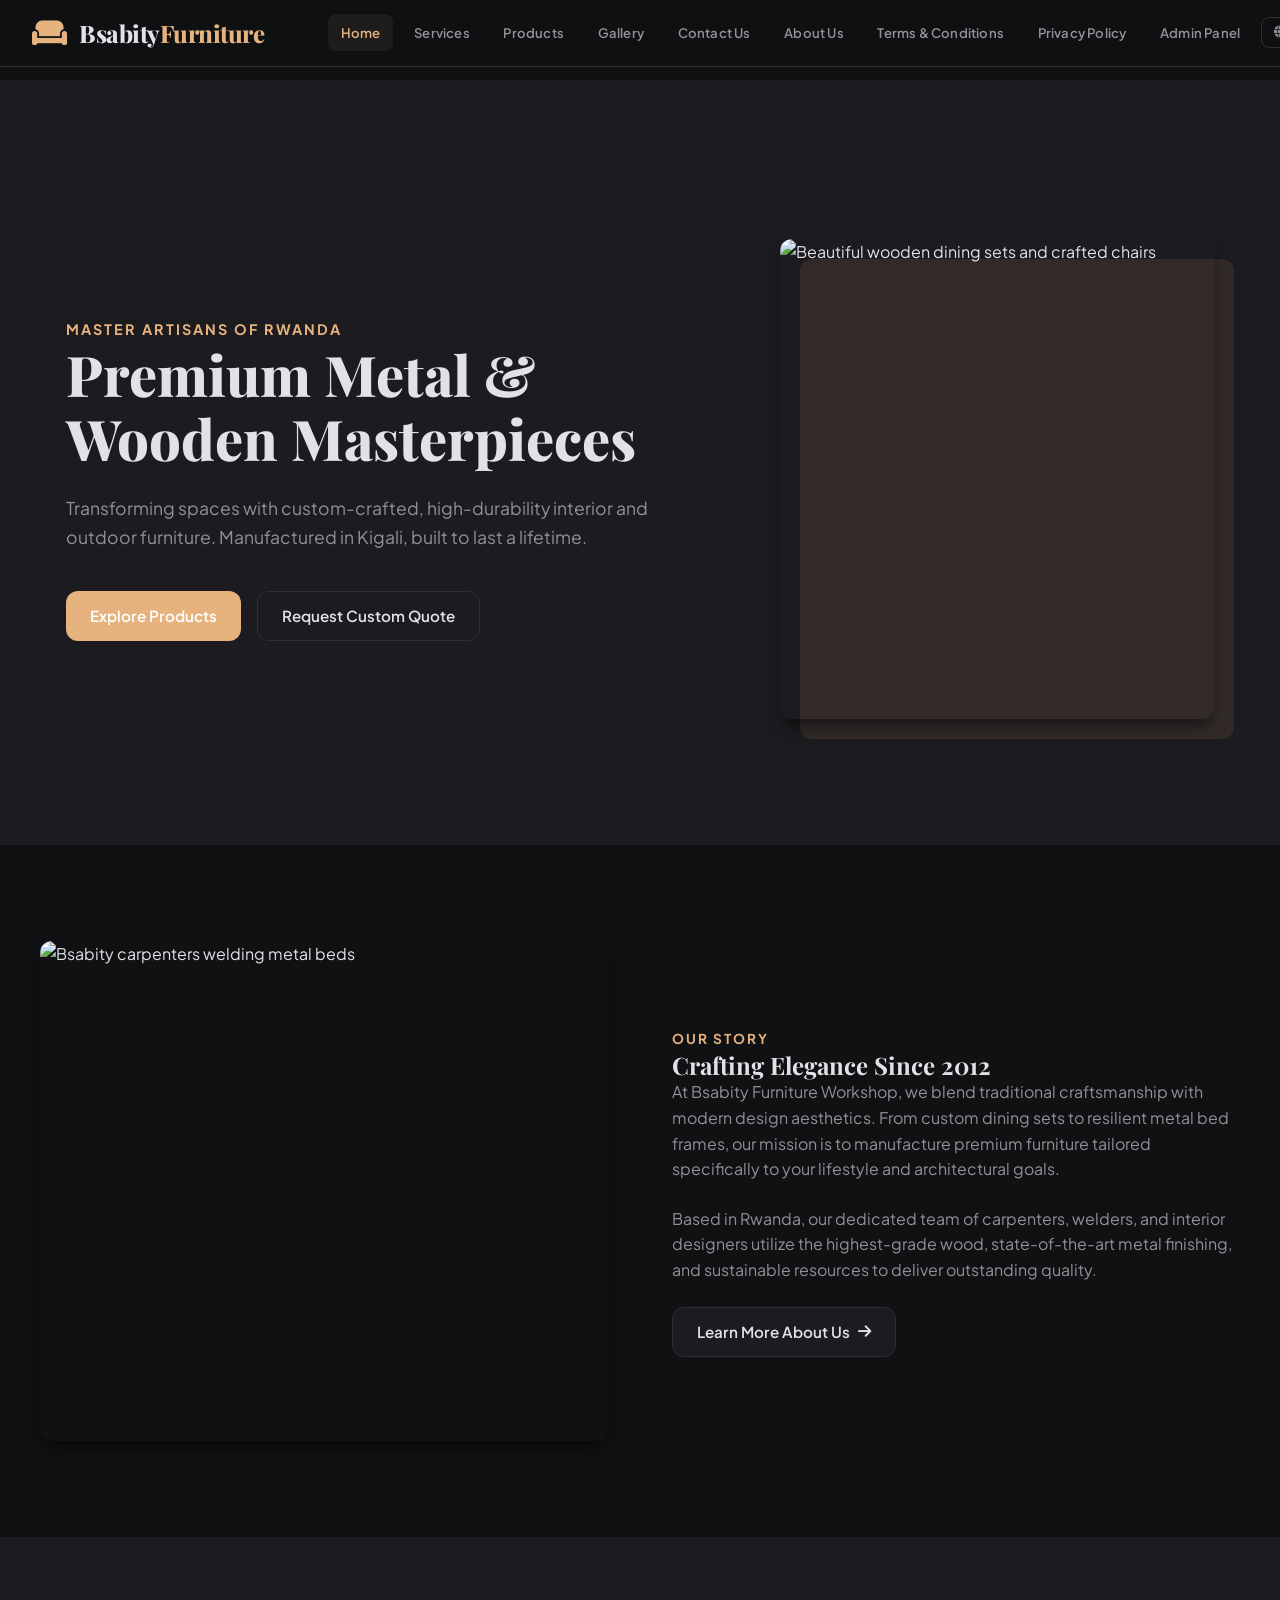
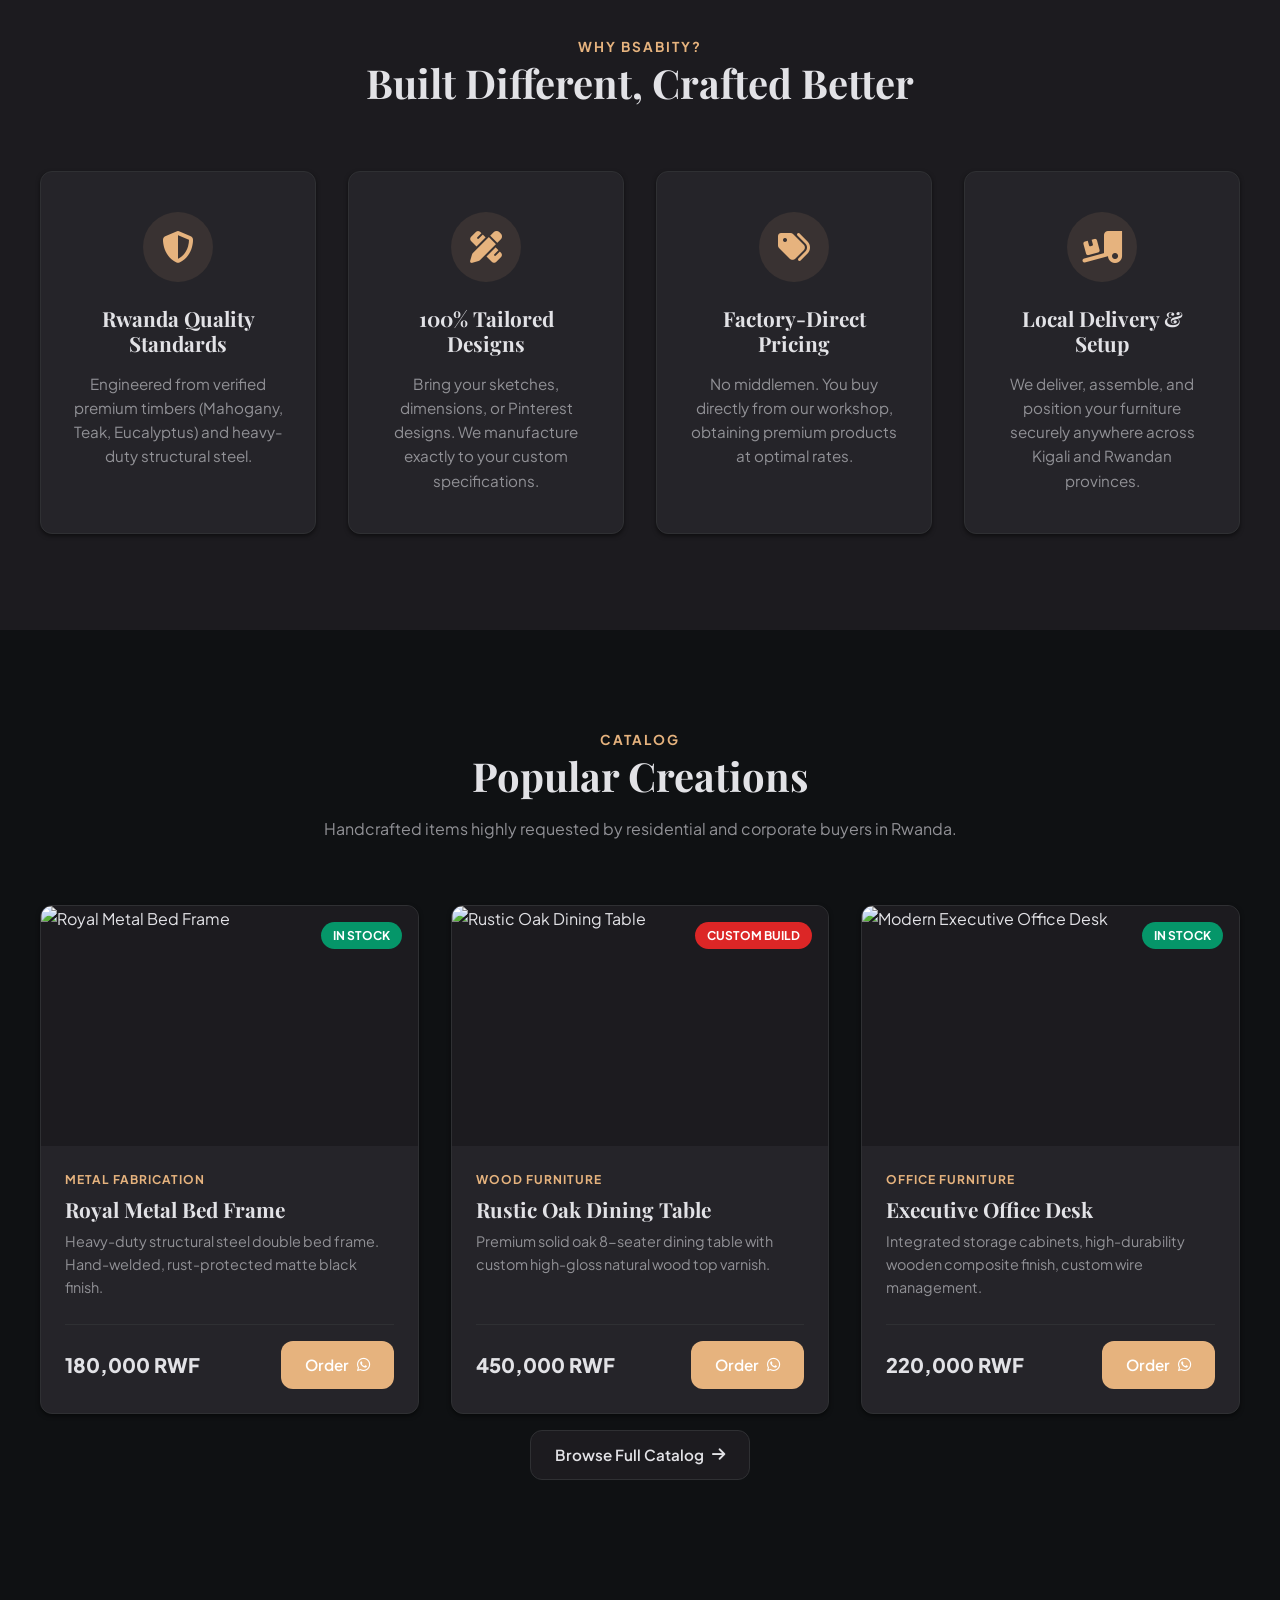
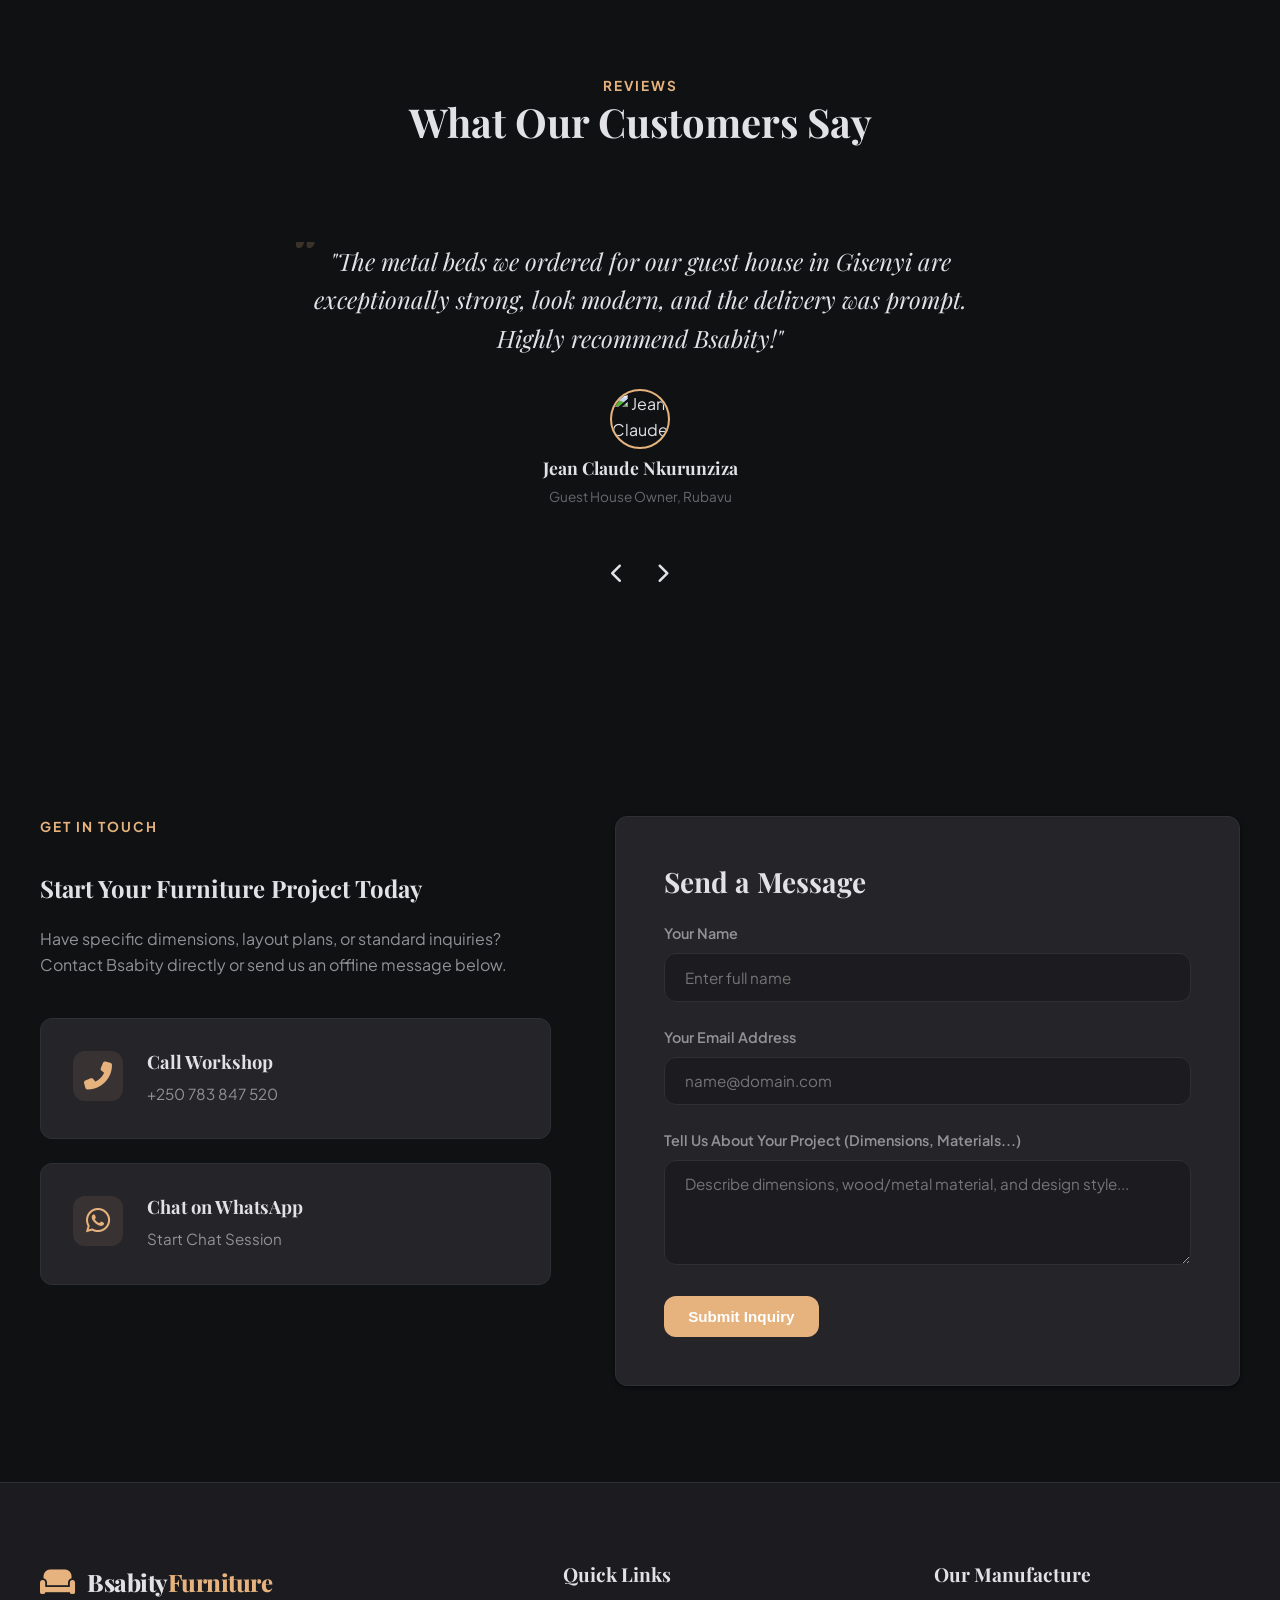
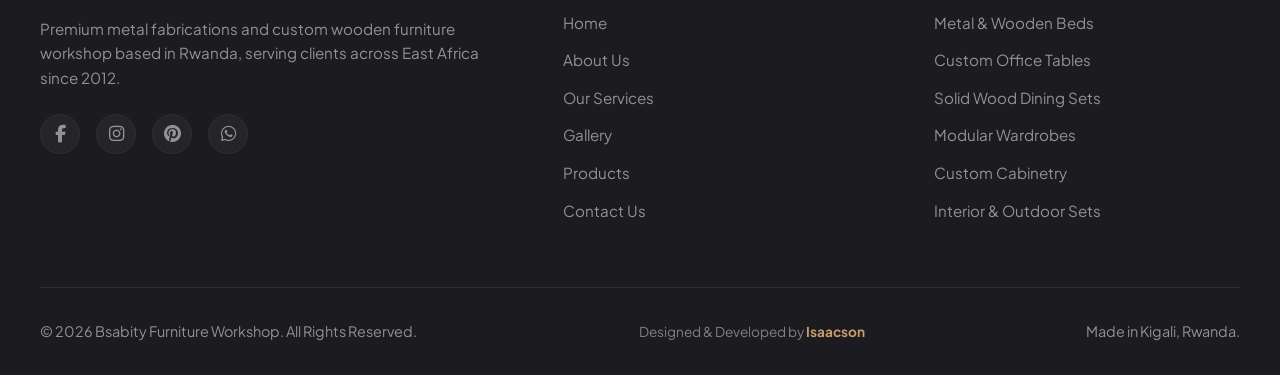
==== commit 4bd06be5: "feat: redesign navigation UI and add legal pages" ====
--- a/app/src/main/assets/index.html
+++ b/app/src/main/assets/index.html
@@ -31,6 +31,7 @@
     
     <!-- Favicon & PWA App Manifest -->
     <link rel="icon" type="image/png" href="assets/icons/icon-72x72.png">
+    <link rel="apple-touch-icon" href="assets/icons/icon-152x152.png">
     <link rel="manifest" href="manifest.json">
     <meta name="theme-color" content="#B45309">
 
@@ -75,7 +76,7 @@
         <div class="loader-spinner"></div>
     </div>
 
-    <!-- Header Navigation -->
+        <!-- Header Navigation -->
     <header>
         <nav class="nav-container">
             <a href="index.html" class="logo-container" aria-label="Bsabity Home">
@@ -85,18 +86,22 @@
 
             <ul class="nav-links" id="nav-links">
                 <li><a href="index.html" class="active" data-i18n="nav-home">Home</a></li>
-                <li><a href="about.html" data-i18n="nav-about">About Us</a></li>
-                <li><a href="services.html" data-i18n="nav-services">Services</a></li>
-                <li><a href="gallery.html" data-i18n="nav-gallery">Gallery</a></li>
-                <li><a href="products.html" data-i18n="nav-products">Products</a></li>
-                <li><a href="contact.html" data-i18n="nav-contact">Contact Us</a></li>
-                <li><a href="admin.html" data-i18n="nav-admin">Admin Panel</a></li>
+                <li><a href="services.html" class="" data-i18n="nav-services">Services</a></li>
+                <li><a href="products.html" class="" data-i18n="nav-products">Products</a></li>
+                <li><a href="gallery.html" class="" data-i18n="nav-gallery">Gallery</a></li>
+                <li><a href="contact.html" class="" data-i18n="nav-contact">Contact Us</a></li>
+                <li><a href="about.html" class="" data-i18n="nav-about">About Us</a></li>
+                <li><a href="terms.html" class="" data-i18n="nav-terms">Terms & Conditions</a></li>
+                <li><a href="privacy.html" class="" data-i18n="nav-privacy">Privacy Policy</a></li>
+                <li><a href="admin.html" class="" data-i18n="nav-admin">Admin Panel</a></li>
+                <li>
+                    <button class="btn-icon" id="lang-toggle" aria-label="Change Language">
+                        <i class="fas fa-globe"></i> EN
+                    </button>
+                </li>
             </ul>
 
             <div class="nav-actions">
-                <button class="btn-icon" id="lang-toggle" aria-label="Change Language">
-                    <i class="fas fa-globe"></i> EN
-                </button>
                 <button class="btn-icon" id="theme-toggle" aria-label="Toggle Dark/Light Mode">
                     <i class="fas fa-moon"></i>
                 </button>
@@ -371,8 +376,9 @@
                 </ul>
             </div>
         </div>
-        <div class="footer-bottom">
+                <div class="footer-bottom">
             <p>&copy; 2026 Bsabity Furniture Workshop. All Rights Reserved.</p>
+            <p class="designer-credit" style="font-size: 0.85rem; color: var(--text-secondary); opacity: 0.85;">Designed & Developed by <span style="color: var(--accent); font-weight: 700;">Isaacson</span></p>
             <p>Made in Kigali, Rwanda.</p>
         </div>
     </footer>
--- a/app/src/main/assets/css/style.css
+++ b/app/src/main/assets/css/style.css
@@ -108,18 +108,20 @@
 }
 
 .nav-container {
-    max-width: 1200px;
+    max-width: 1400px;
     margin: 0 auto;
-    padding: 1.25rem 2rem;
+    padding: 0.85rem 2rem;
     display: flex;
     justify-content: space-between;
     align-items: center;
+    width: 100%;
 }
 
 .logo-container {
     display: flex;
     align-items: center;
     gap: 0.75rem;
+    flex-shrink: 0;
 }
 
 .logo-icon {
@@ -132,6 +134,7 @@
     font-size: 1.5rem;
     font-weight: 800;
     letter-spacing: -0.5px;
+    white-space: nowrap;
 }
 
 .logo-text span {
@@ -141,41 +144,64 @@
 .nav-links {
     display: flex;
     align-items: center;
-    gap: 2rem;
+    gap: 0.5rem; /* Compact capsule spacing */
     list-style: none;
+    margin-left: 4rem; /* Spacious gap between logo/brand and first navigation link */
+    margin-right: auto; /* Pushes navigation actions (theme toggle, etc) to the far right */
+}
+
+.nav-links li {
+    display: inline-flex;
+    align-items: center;
 }
 
 .nav-links a {
-    font-size: 0.95rem;
-    font-weight: 500;
-    color: var(--text-secondary);
-    position: relative;
-    padding: 0.25rem 0;
-}
-
-.nav-links a::after {
-    content: '';
-    position: absolute;
-    bottom: 0;
-    left: 0;
-    width: 0;
-    height: 2px;
-    background-color: var(--accent);
-    transition: var(--transition-smooth);
-}
-
-.nav-links a:hover, .nav-links a.active {
-    color: var(--accent);
-}
-
-.nav-links a:hover::after, .nav-links a.active::after {
-    width: 100%;
+    font-family: var(--font-body);
+    font-size: 0.82rem;
+    font-weight: 600;
+    color: var(--text-secondary);
+    padding: 0.5rem 0.8rem;
+    border-radius: 8px;
+    transition: var(--transition-smooth);
+    display: inline-block;
+    letter-spacing: 0.2px;
+    white-space: nowrap;
+}
+
+.nav-links a:hover, 
+.nav-links a.active {
+    color: var(--accent);
+    background-color: rgba(var(--accent-rgb), 0.08);
+}
+
+#lang-toggle {
+    background: none;
+    border: 1px solid var(--border-color);
+    border-radius: 8px;
+    padding: 0.4rem 0.75rem;
+    font-size: 0.8rem;
+    font-weight: 600;
+    font-family: var(--font-body);
+    color: var(--text-secondary);
+    cursor: pointer;
+    transition: var(--transition-smooth);
+    display: inline-flex;
+    align-items: center;
+    gap: 0.4rem;
+    white-space: nowrap;
+}
+
+#lang-toggle:hover {
+    color: var(--accent);
+    border-color: var(--accent);
+    background-color: rgba(var(--accent-rgb), 0.08);
 }
 
 .nav-actions {
     display: flex;
     align-items: center;
-    gap: 1.25rem;
+    gap: 1rem;
+    flex-shrink: 0;
 }
 
 /* Buttons */
--- a/app/src/main/assets/css/responsive.css
+++ b/app/src/main/assets/css/responsive.css
@@ -42,9 +42,8 @@
     }
 }
 
-/* Medium Tablets & Large Mobiles (Max Width: 768px) */
-@media (max-width: 768px) {
-    /* Header & Mobile Drawer Navigation */
+/* Navigation Redesign Breakpoint */
+@media (max-width: 1150px) {
     .menu-toggle {
         display: flex;
         font-size: 1.5rem;
@@ -59,12 +58,15 @@
         background-color: var(--bg-primary);
         flex-direction: column;
         align-items: flex-start;
-        padding: 3rem 2rem;
-        gap: 2rem;
+        padding: 2.5rem 2rem;
+        gap: 1.25rem;
         border-top: 1px solid var(--border-color);
         transition: var(--transition-smooth);
         z-index: 999;
         box-shadow: var(--shadow-lg);
+        margin-left: 0;
+        margin-right: 0;
+        overflow-y: auto;
     }
 
     .nav-links.active {
@@ -73,14 +75,29 @@
 
     .nav-links li {
         width: 100%;
+        display: block;
     }
 
     .nav-links a {
-        font-size: 1.25rem;
+        font-size: 1.15rem;
         width: 100%;
         display: block;
-    }
-
+        padding: 0.6rem 1rem;
+        border-radius: 8px;
+    }
+
+    #lang-toggle {
+        width: auto;
+        font-size: 1.1rem;
+        padding: 0.5rem 1rem;
+        margin-left: 1rem;
+        margin-top: 0.5rem;
+        border: 1px solid var(--border-color);
+    }
+}
+
+/* Medium Tablets & Large Mobiles (Max Width: 768px) */
+@media (max-width: 768px) {
     /* Sections */
     section {
         padding: 4rem 1.5rem;
